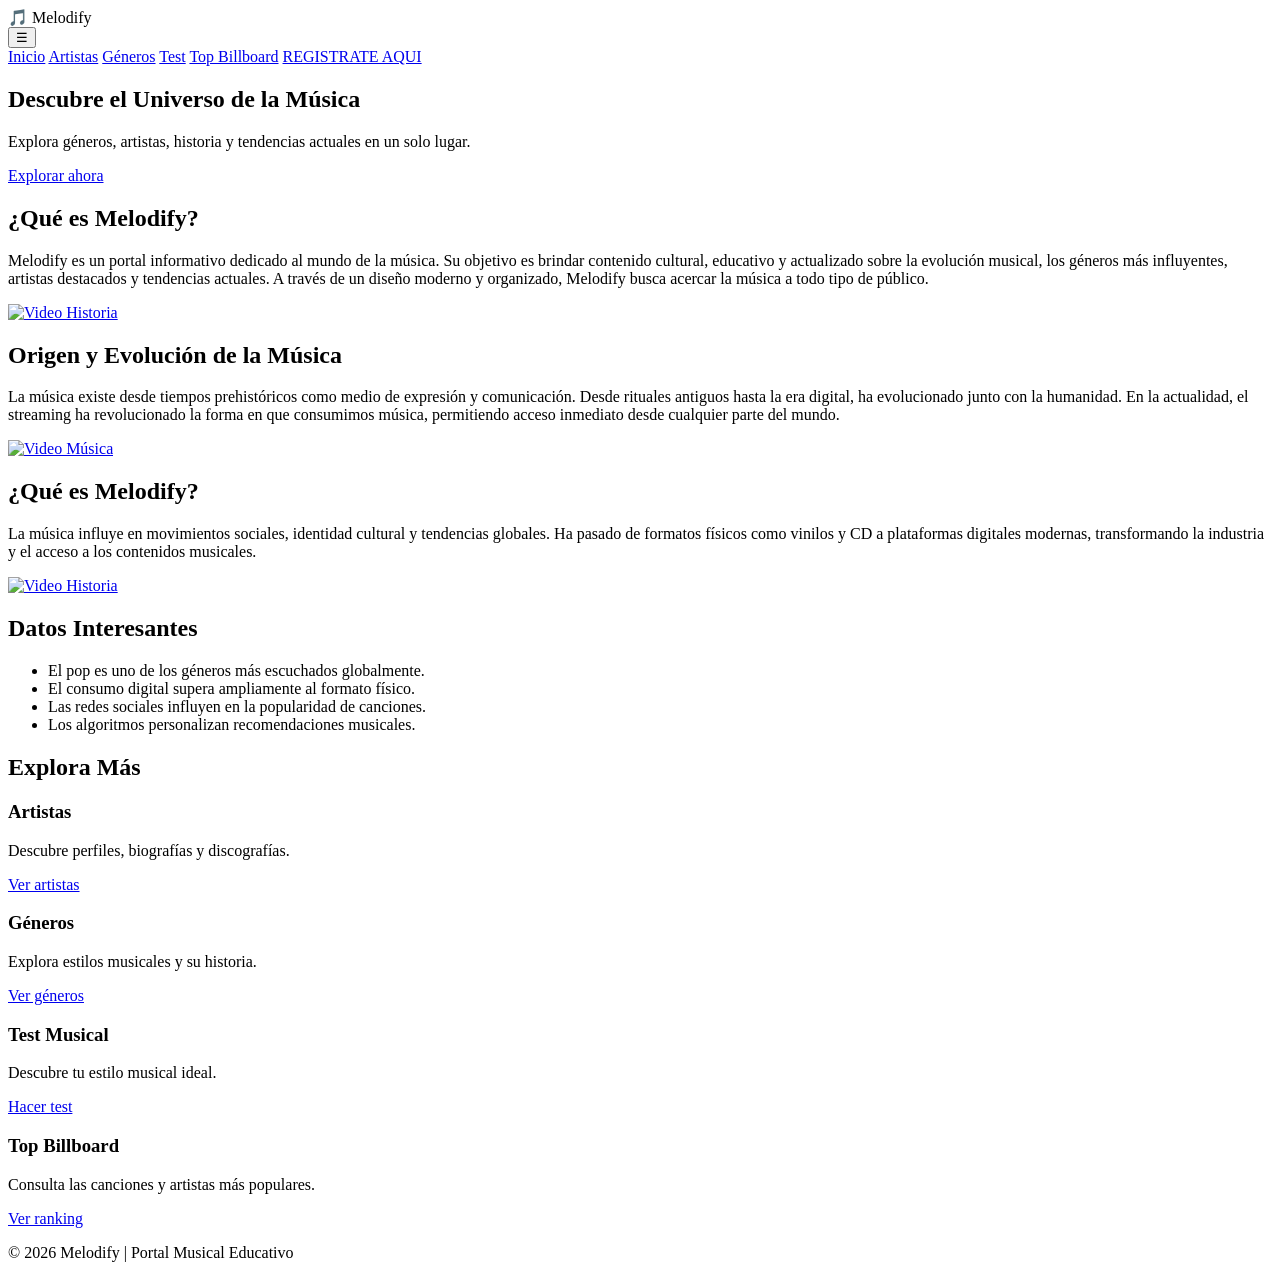
==== index.html @ 91ef5fd5 "Remove introductory section from index.html Removed the introductory section with a YouTube link and" ====
<!DOCTYPE html>
<html lang="es">
<head>
    <meta charset="UTF-8">
    <meta name="viewport" content="width=device-width, initial-scale=1.0">
    <title>Melodify - Portal Musical</title>

    <!-- Fuente moderna -->
    <link href="https://fonts.googleapis.com/css2?family=Poppins:wght@300;400;600;700&display=swap" rel="stylesheet">

    <!-- CSS -->
    <link rel="stylesheet" href="css/style.css">
</head>
<body>

    <!-- HEADER -->
  <header>
    <div class="logo">
        <span class="icono">🎵</span>
        Melo<span>dif</span>y
    </div>

    <div class="menu-container">
        <button class="menu-btn" onclick="toggleMenu()">☰</button>

        <div class="menu" id="menu">
            <a href="index.html">Inicio</a>
            <a href="artistas.html">Artistas</a>
            <a href="generos.html">Géneros</a>
            <a href="test.html">Test</a>
            <a href="top.html">Top Billboard</a>
            <a href="formulario">REGISTRATE AQUI</a>
        </div>
    </div>
</header>

    <!-- HERO -->
    <section class="hero">
        <h1>Descubre el Universo de la Música</h1>
        <p>Explora géneros, artistas, historia y tendencias actuales en un solo lugar.</p>
        <a href="generos.html" class="btn">Explorar ahora</a>
    </section>

    <!-- INTRODUCCIÓN -->

    <div class="seccion-texto">
        <h2>¿Qué es Melodify?</h2>
        <p>Melodify es un portal informativo dedicado al mundo de la música. Su objetivo es brindar contenido cultural,
            educativo y actualizado sobre la evolución musical, los géneros más influyentes, artistas destacados y tendencias actuales.
            A través de un diseño moderno y organizado, Melodify busca acercar la música a todo tipo de público.</p>
    </div>
</section>

<section class="seccion-flex bg-secundario">
    <div class="seccion-imagen">
        <a href="AQUÍ_PEGA_TU_LINK_DE_YOUTUBE" target="_blank">
            <img src="img/tu-imagen-2.jpg" alt="Video Historia">
        </a>
    </div>
    <div class="seccion-texto">
        <h2>Origen y Evolución de la Música</h2>
        <p>La música existe desde tiempos prehistóricos como medio de expresión y comunicación.
            Desde rituales antiguos hasta la era digital, ha evolucionado junto con la humanidad.
            En la actualidad, el streaming ha revolucionado la forma en que consumimos música,
            permitiendo acceso inmediato desde cualquier parte del mundo.</p>
    </div>
</section>

    <!-- IMPACTO -->
    <section class="seccion-flex">
    <div class="seccion-imagen">
        <a href="AQUÍ_PEGA_TU_LINK_DE_YOUTUBE" target="_blank">
            <img src="img/tu-imagen-1.jpg" alt="Video Música">
        </a>
    </div>
    <div class="seccion-texto">
        <h2>¿Qué es Melodify?</h2>
        <p>La música influye en movimientos sociales, identidad cultural y tendencias globales.
            Ha pasado de formatos físicos como vinilos y CD a plataformas digitales modernas,
            transformando la industria y el acceso a los contenidos musicales.</p>
    </div>
</section>

<section class="seccion-flex bg-secundario">
    <div class="seccion-imagen">
        <a href="AQUÍ_PEGA_TU_LINK_DE_YOUTUBE" target="_blank">
            <img src="img/tu-imagen-2.jpg" alt="Video Historia">
        </a>
    </div>
    <div class="seccion-texto">
        <h2>Datos Interesantes</h2>
        <ul>
            <li>El pop es uno de los géneros más escuchados globalmente.</li>
            <li>El consumo digital supera ampliamente al formato físico.</li>
            <li>Las redes sociales influyen en la popularidad de canciones.</li>
            <li>Los algoritmos personalizan recomendaciones musicales.</li>
        </ul></p>
    </div>
</section>


    <!-- TARJETAS DE NAVEGACIÓN -->
    <section>
        <h2>Explora Más</h2>

        <div class="grid">
            <div class="card">
                <h3>Artistas</h3>
                <p>Descubre perfiles, biografías y discografías.</p>
                <a href="artistas.html" class="btn">Ver artistas</a>
            </div>

            <div class="card">
                <h3>Géneros</h3>
                <p>Explora estilos musicales y su historia.</p>
                <a href="generos.html" class="btn">Ver géneros</a>
            </div>

            <div class="card">
                <h3>Test Musical</h3>
                <p>Descubre tu estilo musical ideal.</p>
                <a href="test.html" class="btn">Hacer test</a>
            </div>

            <div class="card">
                <h3>Top Billboard</h3>
                <p>Consulta las canciones y artistas más populares.</p>
                <a href="top.html" class="btn">Ver ranking</a>
            </div>
        </div>
    </section>

    <!-- FOOTER -->
    <footer>
        <p>    © 2026 Melodify | Portal Musical Educativo</p>
    </footer>

<script>
function toggleMenu() {
    var menu = document.getElementById("menu");
    if (menu.style.display === "block") {
        menu.style.display = "none";
    } else {
        menu.style.display = "block";
    }
}
</script>
</body>
</html>
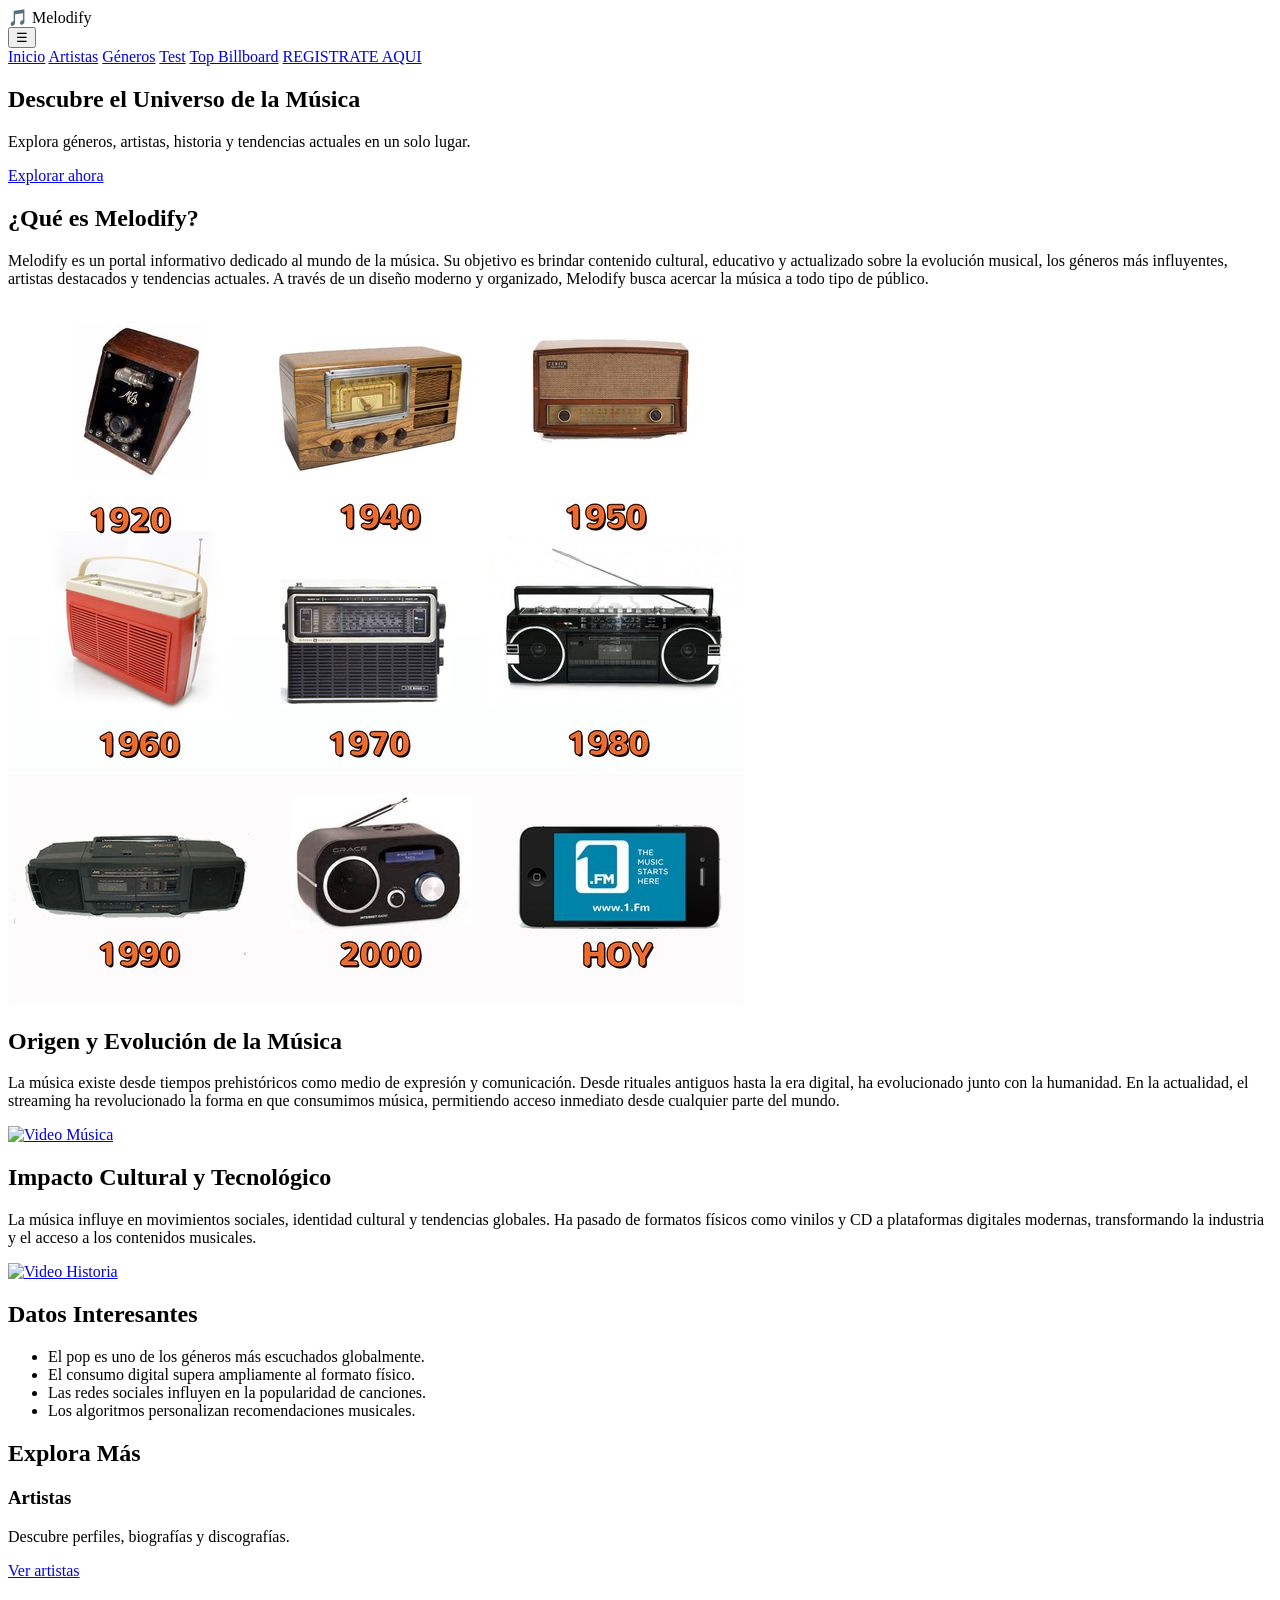
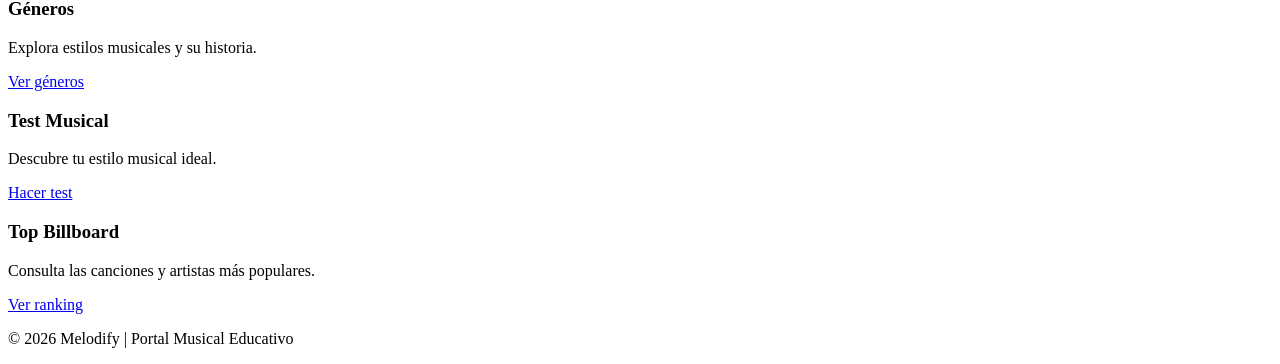
==== commit 41f5a1bd: "Update images and headings in index.html" ====
--- a/index.html
+++ b/index.html
@@ -53,8 +53,8 @@
 
 <section class="seccion-flex bg-secundario">
     <div class="seccion-imagen">
-        <a href="AQUÍ_PEGA_TU_LINK_DE_YOUTUBE" target="_blank">
-            <img src="img/tu-imagen-2.jpg" alt="Video Historia">
+        <a href="https://youtu.be/If_T1Q9u6FM?si=I16epxj6bs2-eaPE" target="_blank">
+            <img src="img/evo.jpg" alt="Video Historia">
         </a>
     </div>
     <div class="seccion-texto">
@@ -70,11 +70,11 @@
     <section class="seccion-flex">
     <div class="seccion-imagen">
         <a href="AQUÍ_PEGA_TU_LINK_DE_YOUTUBE" target="_blank">
-            <img src="img/tu-imagen-1.jpg" alt="Video Música">
+            <img src="img/impc.jpg" alt="Video Música">
         </a>
     </div>
     <div class="seccion-texto">
-        <h2>¿Qué es Melodify?</h2>
+        <h2>Impacto Cultural y Tecnológico</h2>
         <p>La música influye en movimientos sociales, identidad cultural y tendencias globales.
             Ha pasado de formatos físicos como vinilos y CD a plataformas digitales modernas,
             transformando la industria y el acceso a los contenidos musicales.</p>
@@ -84,7 +84,7 @@
 <section class="seccion-flex bg-secundario">
     <div class="seccion-imagen">
         <a href="AQUÍ_PEGA_TU_LINK_DE_YOUTUBE" target="_blank">
-            <img src="img/tu-imagen-2.jpg" alt="Video Historia">
+            <img src="img/dats.jpg" alt="Video Historia">
         </a>
     </div>
     <div class="seccion-texto">
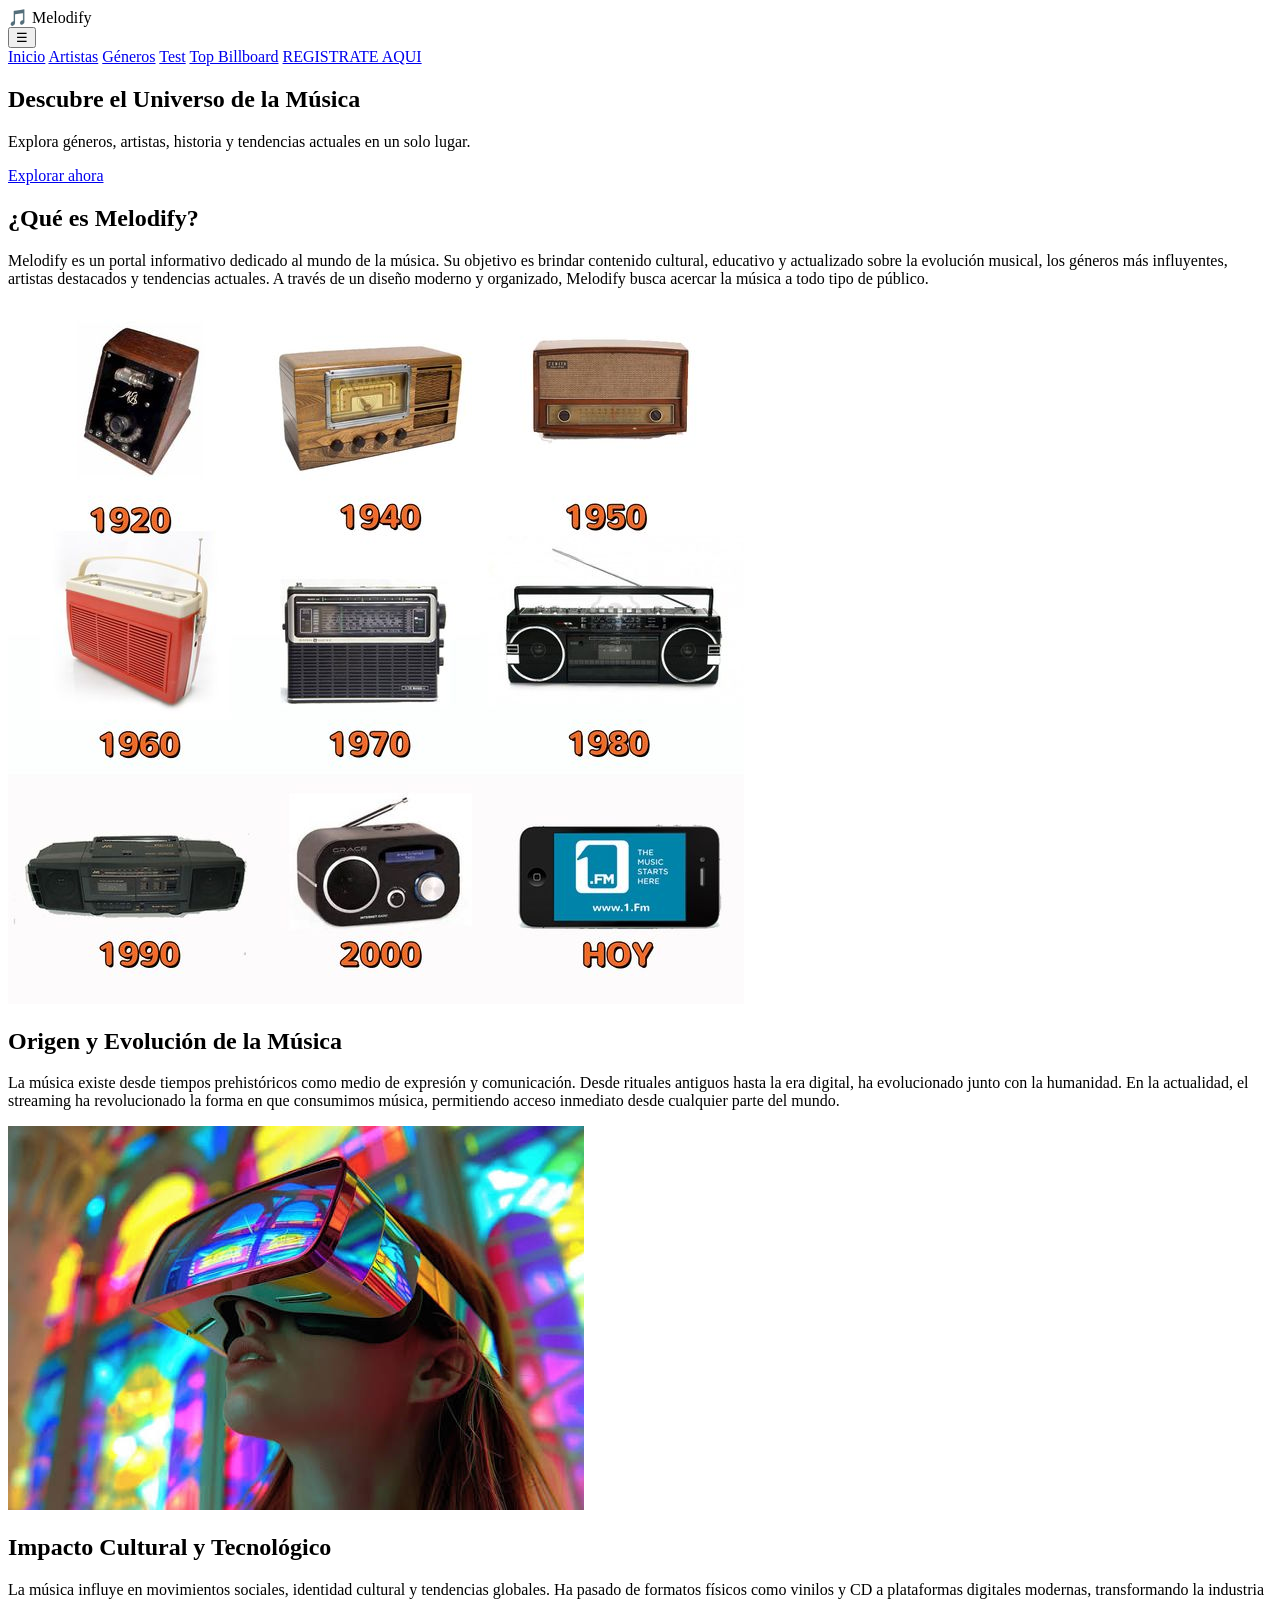
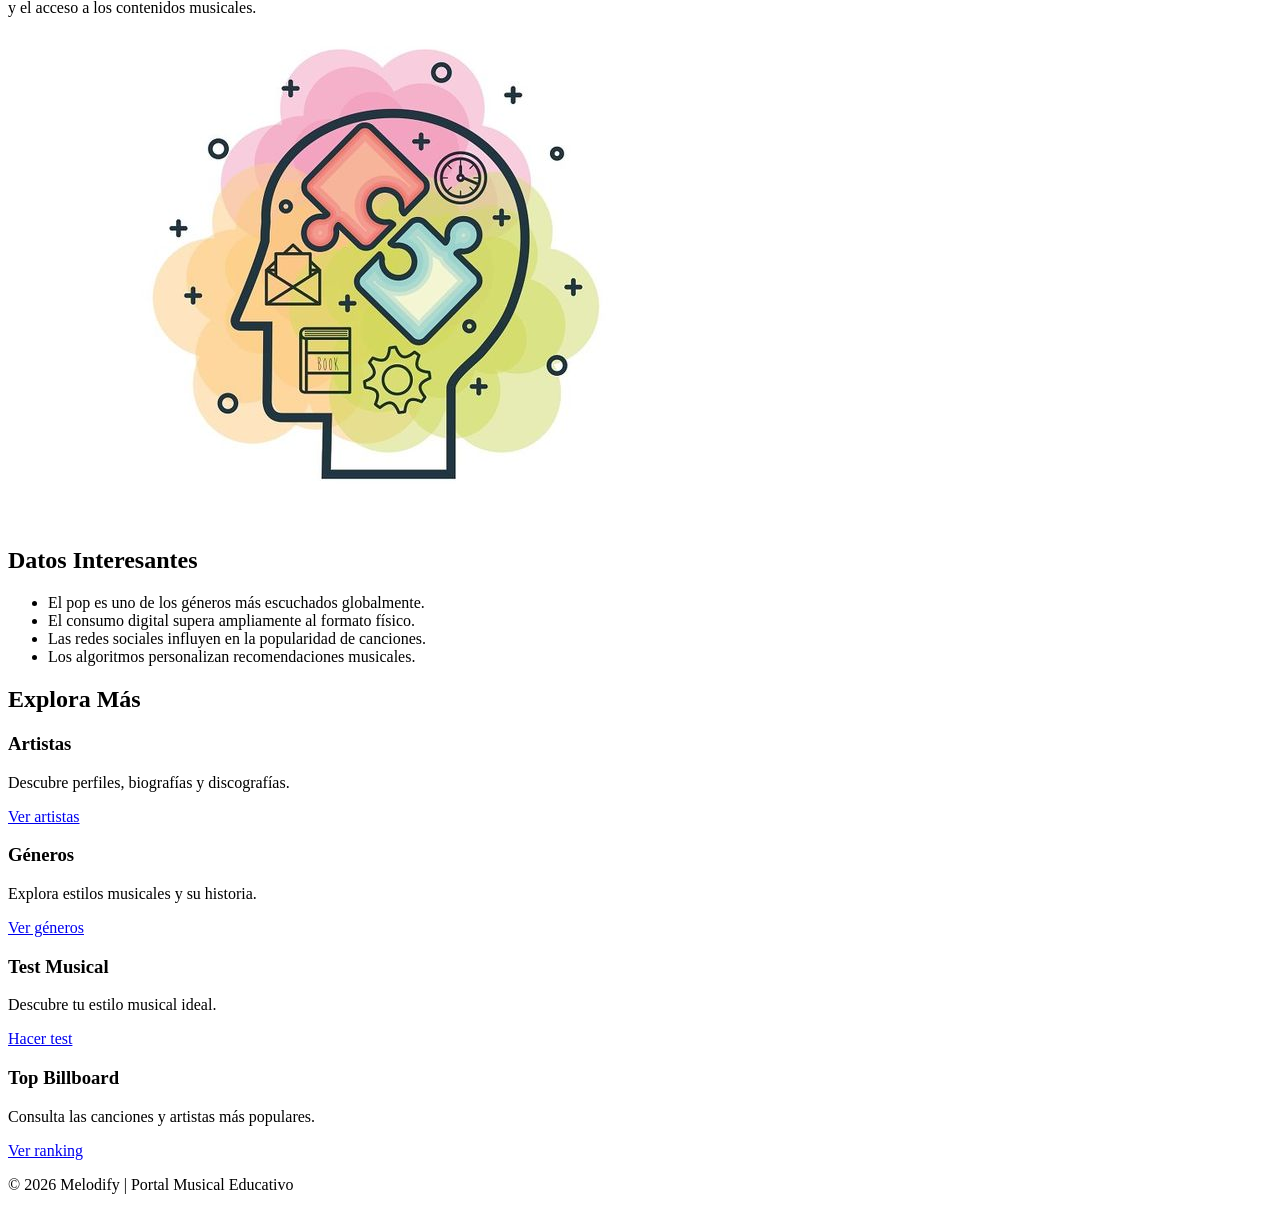
==== commit 29d34060: "Update index.html" ====
--- a/index.html
+++ b/index.html
@@ -1,14 +1,16 @@
-<!DOCTYPE html>
-<html lang="es">
-<head>
-    <meta charset="UTF-8">
-    <meta name="viewport" content="width=device-width, initial-scale=1.0">
-    <title>Melodify - Portal Musical</title>
+<!DOCTYPE html> <!-- Declara que el documento usa HTML5 -->
+<html lang="es"> <!-- Etiqueta raíz de todo el documento HTML. lang="es" indica que el idioma del sitio es español -->
+<head> <!-- Contiene metadatos del sitio (información para el navegador, no visible directamente) -->
+    <meta charset="UTF-8"> <!-- Permite usar caracteres especiales como á, é, í, ó, ú, ñ -->
+    <meta name="viewport" content="width=device-width, initial-scale=1.0"> <!-- Hace que la página sea responsive, es decir que se adapte a celulares y tablets -->
+    <title>Melodify - Portal Musical</title> <!-- El título que aparece en la pestaña del navegador -->
 
-    <!-- Fuente moderna -->
+    <!-- =========FUENTE MODERNA=========-->
+    <!-- link que conecta recursos externos. Aquí se importa la fuente Poppins desde Google Fonts -->
     <link href="https://fonts.googleapis.com/css2?family=Poppins:wght@300;400;600;700&display=swap" rel="stylesheet">
 
-    <!-- CSS -->
+    <!-- =====CSS===== -->
+    <!-- link que también se usa para conectar el archivo CSS donde está el diseño de la página -->
     <link rel="stylesheet" href="css/style.css">
 </head>
 <body>
@@ -38,7 +40,7 @@
     <section class="hero">
         <h1>Descubre el Universo de la Música</h1>
         <p>Explora géneros, artistas, historia y tendencias actuales en un solo lugar.</p>
-        <a href="generos.html" class="btn">Explorar ahora</a>
+        <a href="#tarjetas-navegacion" class="btn">Explorar ahora</a>
     </section>
 
     <!-- INTRODUCCIÓN -->
@@ -69,7 +71,7 @@
     <!-- IMPACTO -->
     <section class="seccion-flex">
     <div class="seccion-imagen">
-        <a href="AQUÍ_PEGA_TU_LINK_DE_YOUTUBE" target="_blank">
+        <a href="https://youtu.be/Hhya9TskxKk?si=tigD6gJsxTcPHo0O" target="_blank">
             <img src="img/impc.jpg" alt="Video Música">
         </a>
     </div>
@@ -83,7 +85,7 @@
 
 <section class="seccion-flex bg-secundario">
     <div class="seccion-imagen">
-        <a href="AQUÍ_PEGA_TU_LINK_DE_YOUTUBE" target="_blank">
+        <a href="https://vt.tiktok.com/ZSuhj9fHy/" target="_blank">
             <img src="img/dats.jpg" alt="Video Historia">
         </a>
     </div>
@@ -100,7 +102,7 @@
 
 
     <!-- TARJETAS DE NAVEGACIÓN -->
-    <section>
+    <section id="tarjetas-navegacion">
         <h2>Explora Más</h2>
 
         <div class="grid">
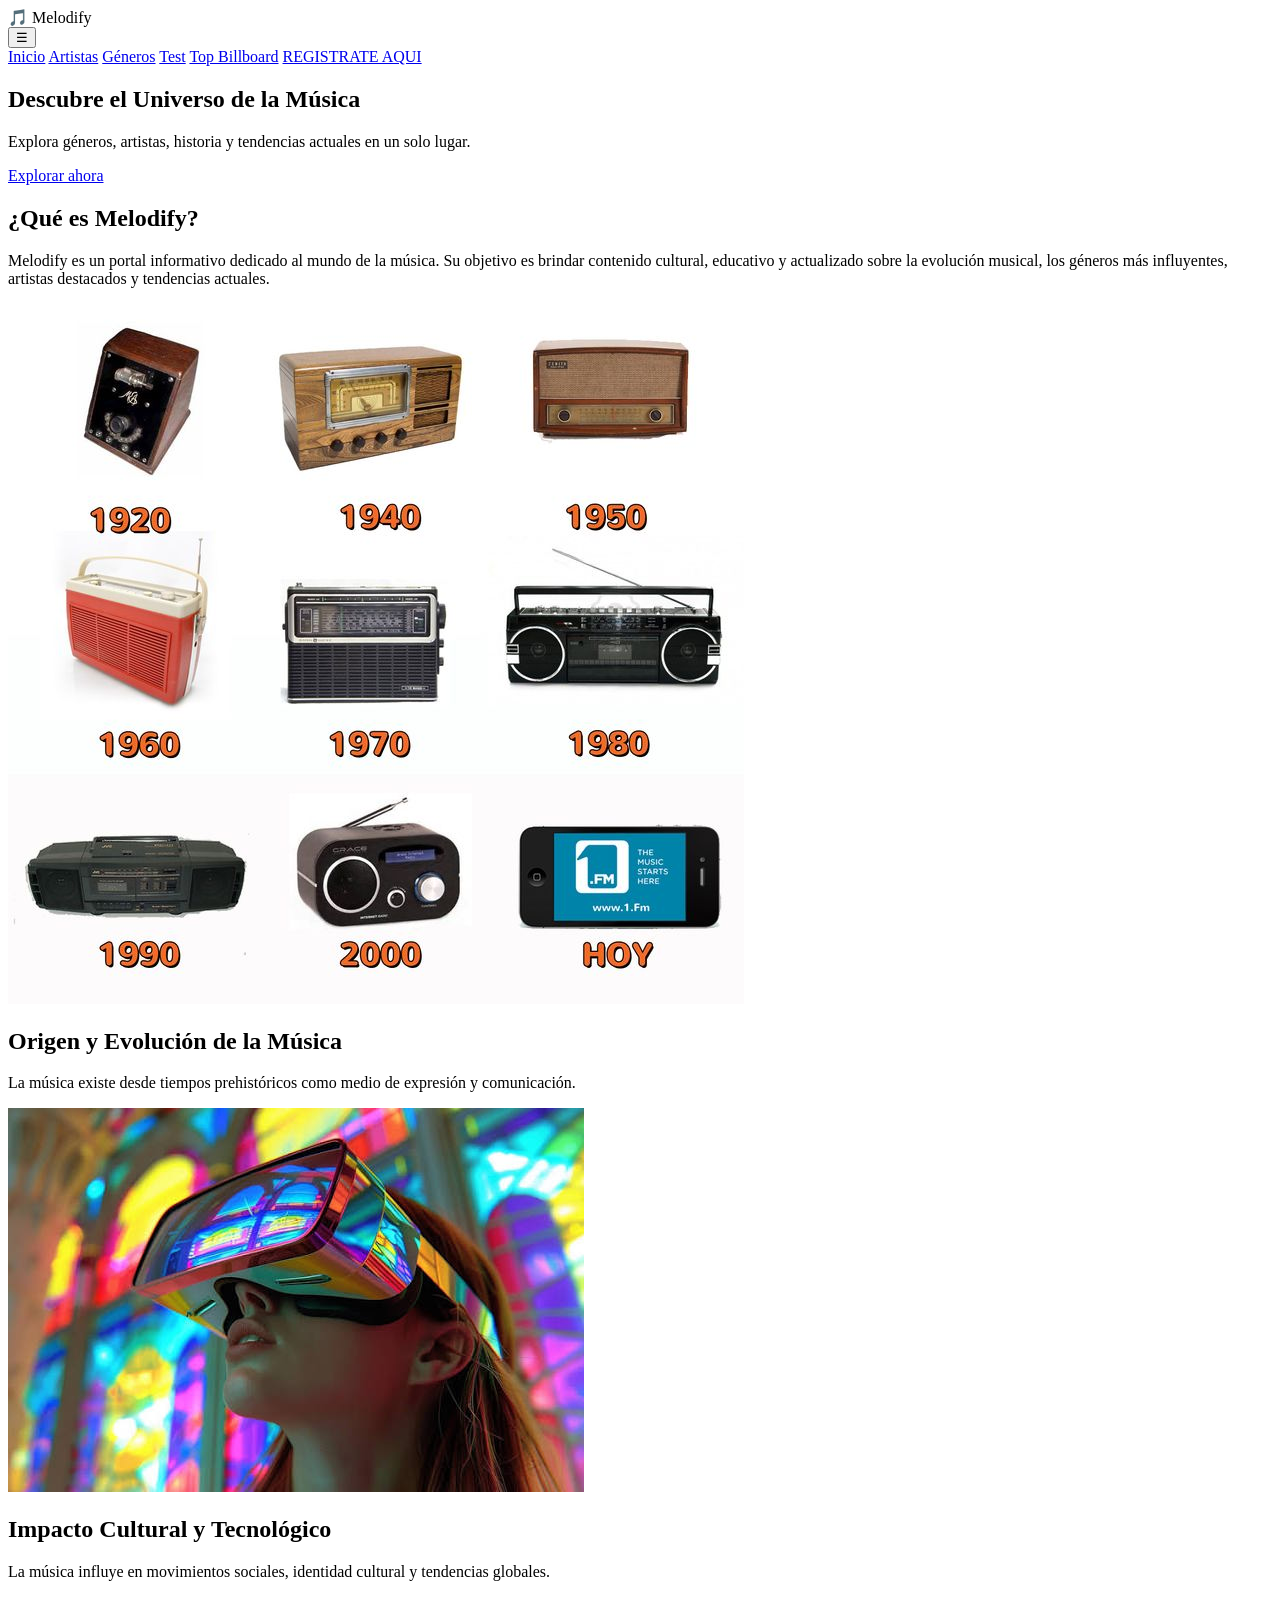
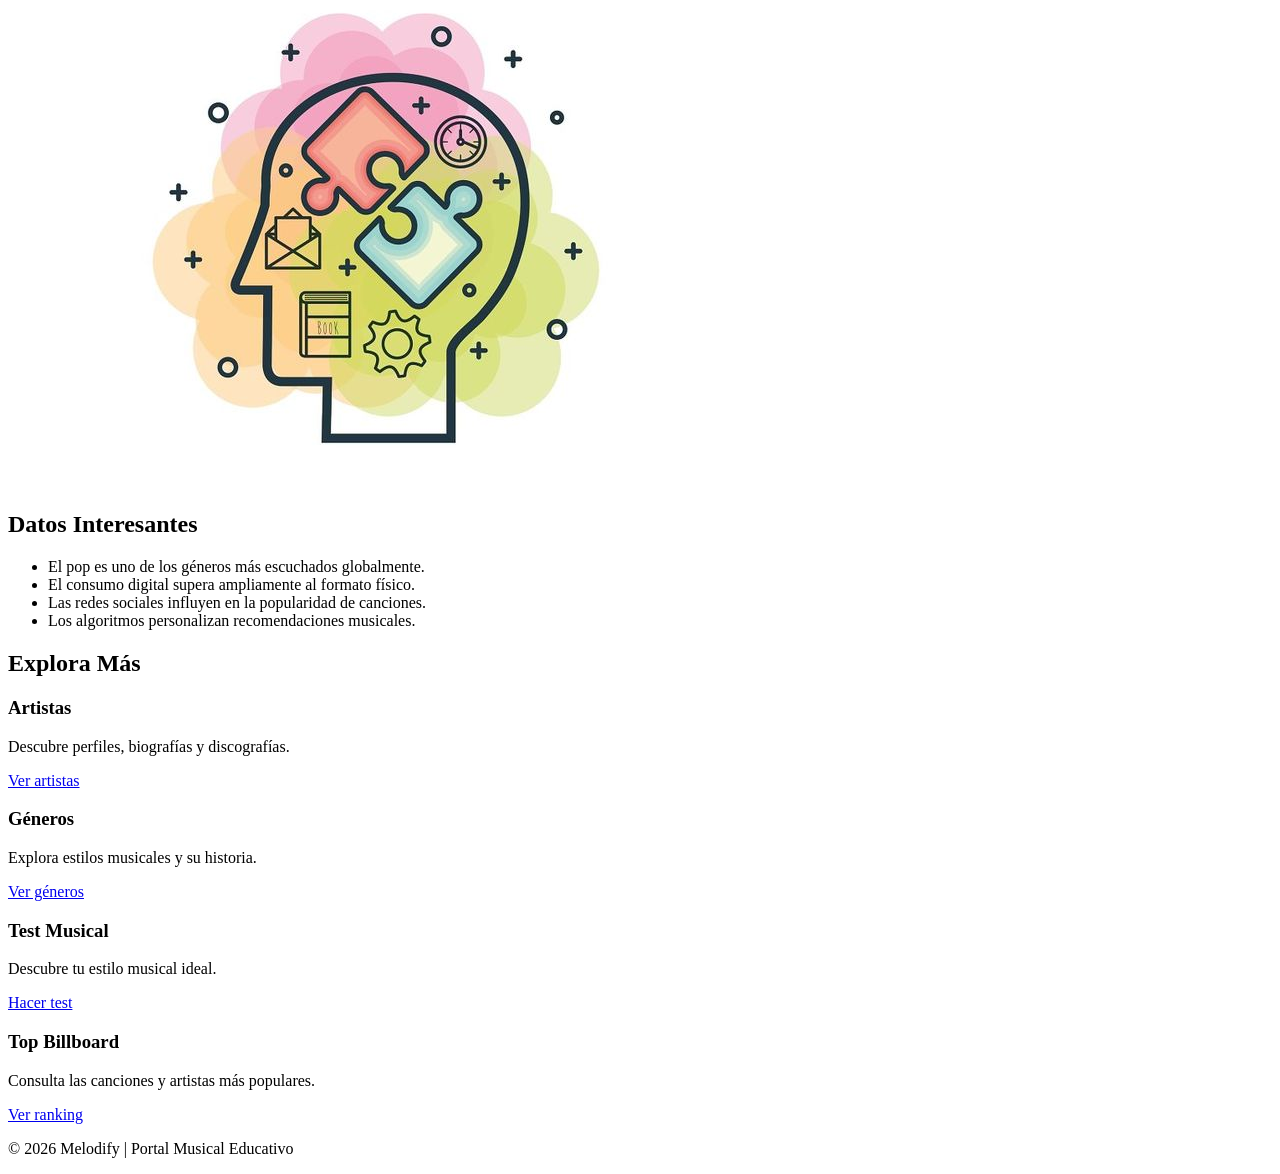
==== commit ebe0f62b: "Refactor HTML structure and improve comments" ====
--- a/index.html
+++ b/index.html
@@ -1,151 +1,277 @@
 <!DOCTYPE html> <!-- Declara que el documento usa HTML5 -->
 <html lang="es"> <!-- Etiqueta raíz de todo el documento HTML. lang="es" indica que el idioma del sitio es español -->
+
 <head> <!-- Contiene metadatos del sitio (información para el navegador, no visible directamente) -->
+    
     <meta charset="UTF-8"> <!-- Permite usar caracteres especiales como á, é, í, ó, ú, ñ -->
-    <meta name="viewport" content="width=device-width, initial-scale=1.0"> <!-- Hace que la página sea responsive, es decir que se adapte a celulares y tablets -->
-    <title>Melodify - Portal Musical</title> <!-- El título que aparece en la pestaña del navegador -->
-
-    <!-- =========FUENTE MODERNA=========-->
-    <!-- link que conecta recursos externos. Aquí se importa la fuente Poppins desde Google Fonts -->
+    
+    <meta name="viewport" content="width=device-width, initial-scale=1.0">
+    <!-- Hace que la página sea responsive, es decir que se adapte a celulares y tablets -->
+
+    <title>Melodify - Portal Musical</title>
+    <!-- El título que aparece en la pestaña del navegador -->
+
+    <!-- Fuente moderna -->
+    <!-- link conecta recursos externos. Aquí se importa la fuente Poppins desde Google Fonts -->
     <link href="https://fonts.googleapis.com/css2?family=Poppins:wght@300;400;600;700&display=swap" rel="stylesheet">
 
-    <!-- =====CSS===== -->
-    <!-- link que también se usa para conectar el archivo CSS donde está el diseño de la página -->
+    <!-- CSS -->
+    <!-- link también se usa para conectar el archivo CSS donde está el diseño de la página -->
     <link rel="stylesheet" href="css/style.css">
+
 </head>
-<body>
-
-    <!-- HEADER -->
+
+<body> 
+<!-- body contiene TODO el contenido visible del sitio web -->
+
+    <!-- ================= HEADER ================= -->
+    <!-- header representa la parte superior de la página (logo y navegación) -->
+
   <header>
+
+    <!-- div es un contenedor genérico que sirve para agrupar elementos y organizarlos con CSS -->
     <div class="logo">
-        <span class="icono">🎵</span>
+
+        <!-- span es un contenedor en línea que permite aplicar estilos a una parte del texto -->
+        <span class="icono">🎵</span> <!-- Muestra un ícono musical -->
+
         Melo<span>dif</span>y
-    </div>
-
+        <!-- Aquí span permite aplicar un estilo diferente solo a "dif" -->
+
+    </div>
+
+    <!-- Contenedor del menú -->
     <div class="menu-container">
+
+        <!-- button crea un botón interactivo -->
         <button class="menu-btn" onclick="toggleMenu()">☰</button>
-
+        <!-- onclick ejecuta la función de JavaScript llamada toggleMenu() -->
+
+        <!-- Menú de navegación -->
         <div class="menu" id="menu">
+
+            <!-- a significa anchor (enlace). Sirve para navegar a otras páginas -->
             <a href="index.html">Inicio</a>
             <a href="artistas.html">Artistas</a>
             <a href="generos.html">Géneros</a>
             <a href="test.html">Test</a>
             <a href="top.html">Top Billboard</a>
             <a href="formulario">REGISTRATE AQUI</a>
+
         </div>
     </div>
+
 </header>
 
-    <!-- HERO -->
+    <!-- ================= HERO ================= -->
+    <!-- section agrupa contenido relacionado dentro de la página -->
+
     <section class="hero">
+
+        <!-- h1 es el título principal de la página -->
         <h1>Descubre el Universo de la Música</h1>
+
+        <!-- p significa párrafo -->
         <p>Explora géneros, artistas, historia y tendencias actuales en un solo lugar.</p>
-        <a href="#tarjetas-navegacion" class="btn">Explorar ahora</a>
+
+        <!-- a también puede funcionar como botón cuando se estiliza con CSS -->
+        <a href="generos.html" class="btn">Explorar ahora</a>
+
     </section>
 
-    <!-- INTRODUCCIÓN -->
-
-    <div class="seccion-texto">
+    <!-- ================= INTRODUCCIÓN ================= -->
+
+    <div class="seccion-texto">
+
+        <!-- h2 es un subtítulo de nivel 2 -->
         <h2>¿Qué es Melodify?</h2>
-        <p>Melodify es un portal informativo dedicado al mundo de la música. Su objetivo es brindar contenido cultural,
-            educativo y actualizado sobre la evolución musical, los géneros más influyentes, artistas destacados y tendencias actuales.
-            A través de un diseño moderno y organizado, Melodify busca acercar la música a todo tipo de público.</p>
-    </div>
-</section>
+
+        <p>
+        Melodify es un portal informativo dedicado al mundo de la música. 
+        Su objetivo es brindar contenido cultural, educativo y actualizado 
+        sobre la evolución musical, los géneros más influyentes, artistas 
+        destacados y tendencias actuales.
+        </p>
+
+    </div>
+</section>
+
+<!-- ================= ORIGEN Y EVOLUCIÓN ================= -->
 
 <section class="seccion-flex bg-secundario">
+
     <div class="seccion-imagen">
+
+        <!-- a puede usarse para abrir enlaces externos -->
         <a href="https://youtu.be/If_T1Q9u6FM?si=I16epxj6bs2-eaPE" target="_blank">
+        <!-- target="_blank" hace que el enlace se abra en otra pestaña -->
+
+            <!-- img muestra imágenes -->
             <img src="img/evo.jpg" alt="Video Historia">
+            <!-- src indica la ubicación de la imagen -->
+            <!-- alt describe la imagen (importante para accesibilidad) -->
+
         </a>
-    </div>
-    <div class="seccion-texto">
+
+    </div>
+
+    <div class="seccion-texto">
+
         <h2>Origen y Evolución de la Música</h2>
-        <p>La música existe desde tiempos prehistóricos como medio de expresión y comunicación.
-            Desde rituales antiguos hasta la era digital, ha evolucionado junto con la humanidad.
-            En la actualidad, el streaming ha revolucionado la forma en que consumimos música,
-            permitiendo acceso inmediato desde cualquier parte del mundo.</p>
-    </div>
-</section>
-
-    <!-- IMPACTO -->
-    <section class="seccion-flex">
+
+        <p>
+        La música existe desde tiempos prehistóricos como medio de expresión y comunicación.
+        </p>
+
+    </div>
+
+</section>
+
+<!-- ================= IMPACTO ================= -->
+
+<section class="seccion-flex">
+
     <div class="seccion-imagen">
-        <a href="https://youtu.be/Hhya9TskxKk?si=tigD6gJsxTcPHo0O" target="_blank">
+
+        <a href="AQUÍ_PEGA_TU_LINK_DE_YOUTUBE" target="_blank">
             <img src="img/impc.jpg" alt="Video Música">
         </a>
-    </div>
-    <div class="seccion-texto">
+
+    </div>
+
+    <div class="seccion-texto">
+
         <h2>Impacto Cultural y Tecnológico</h2>
-        <p>La música influye en movimientos sociales, identidad cultural y tendencias globales.
-            Ha pasado de formatos físicos como vinilos y CD a plataformas digitales modernas,
-            transformando la industria y el acceso a los contenidos musicales.</p>
-    </div>
-</section>
+
+        <p>
+        La música influye en movimientos sociales, identidad cultural y tendencias globales.
+        </p>
+
+    </div>
+
+</section>
+
+<!-- ================= DATOS INTERESANTES ================= -->
 
 <section class="seccion-flex bg-secundario">
+
     <div class="seccion-imagen">
-        <a href="https://vt.tiktok.com/ZSuhj9fHy/" target="_blank">
+        <a href="AQUÍ_PEGA_TU_LINK_DE_YOUTUBE" target="_blank">
             <img src="img/dats.jpg" alt="Video Historia">
         </a>
     </div>
-    <div class="seccion-texto">
+
+    <div class="seccion-texto">
+
         <h2>Datos Interesantes</h2>
+
+        <!-- ul significa lista desordenada -->
         <ul>
+
+            <!-- li significa elemento de lista -->
             <li>El pop es uno de los géneros más escuchados globalmente.</li>
             <li>El consumo digital supera ampliamente al formato físico.</li>
             <li>Las redes sociales influyen en la popularidad de canciones.</li>
             <li>Los algoritmos personalizan recomendaciones musicales.</li>
-        </ul></p>
-    </div>
-</section>
-
-
-    <!-- TARJETAS DE NAVEGACIÓN -->
-    <section id="tarjetas-navegacion">
+
+        </ul>
+
+    </div>
+
+</section>
+
+<!-- ================= TARJETAS ================= -->
+
+<section>
+
         <h2>Explora Más</h2>
 
         <div class="grid">
-            <div class="card">
-                <h3>Artistas</h3>
+
+            <!-- card representa una tarjeta de contenido -->
+
+            <div class="card">
+
+                <h3>Artistas</h3> <!-- h3 es un subtítulo menor -->
+
                 <p>Descubre perfiles, biografías y discografías.</p>
+
                 <a href="artistas.html" class="btn">Ver artistas</a>
-            </div>
-
-            <div class="card">
+
+            </div>
+
+            <div class="card">
+
                 <h3>Géneros</h3>
+
                 <p>Explora estilos musicales y su historia.</p>
+
                 <a href="generos.html" class="btn">Ver géneros</a>
-            </div>
-
-            <div class="card">
+
+            </div>
+
+            <div class="card">
+
                 <h3>Test Musical</h3>
+
                 <p>Descubre tu estilo musical ideal.</p>
+
                 <a href="test.html" class="btn">Hacer test</a>
-            </div>
-
-            <div class="card">
+
+            </div>
+
+            <div class="card">
+
                 <h3>Top Billboard</h3>
+
                 <p>Consulta las canciones y artistas más populares.</p>
+
                 <a href="top.html" class="btn">Ver ranking</a>
-            </div>
+
+            </div>
+
         </div>
-    </section>
-
-    <!-- FOOTER -->
-    <footer>
-        <p>    © 2026 Melodify | Portal Musical Educativo</p>
-    </footer>
+
+</section>
+
+<!-- ================= FOOTER ================= -->
+
+<footer>
+<!-- footer representa la parte inferior de la página -->
+
+<p>© 2026 Melodify | Portal Musical Educativo</p>
+
+</footer>
+
+<!-- ================= JAVASCRIPT ================= -->
 
 <script>
+
 function toggleMenu() {
+
+    // Función que sirve para mostrar u ocultar el menú cuando se presiona el botón
+
     var menu = document.getElementById("menu");
+    // document.getElementById busca un elemento HTML por su id
+
     if (menu.style.display === "block") {
+        // Si el menú está visible
+
         menu.style.display = "none";
+        // Cambia el estilo para ocultarlo
+
     } else {
+
         menu.style.display = "block";
+        // Cambia el estilo para mostrarlo
+
     }
+
 }
+
 </script>
-</body>
+
+</body> <!-- Fin del contenido visible -->
+
+</html> <!-- Fin del documento HTML --></body>
 </html>
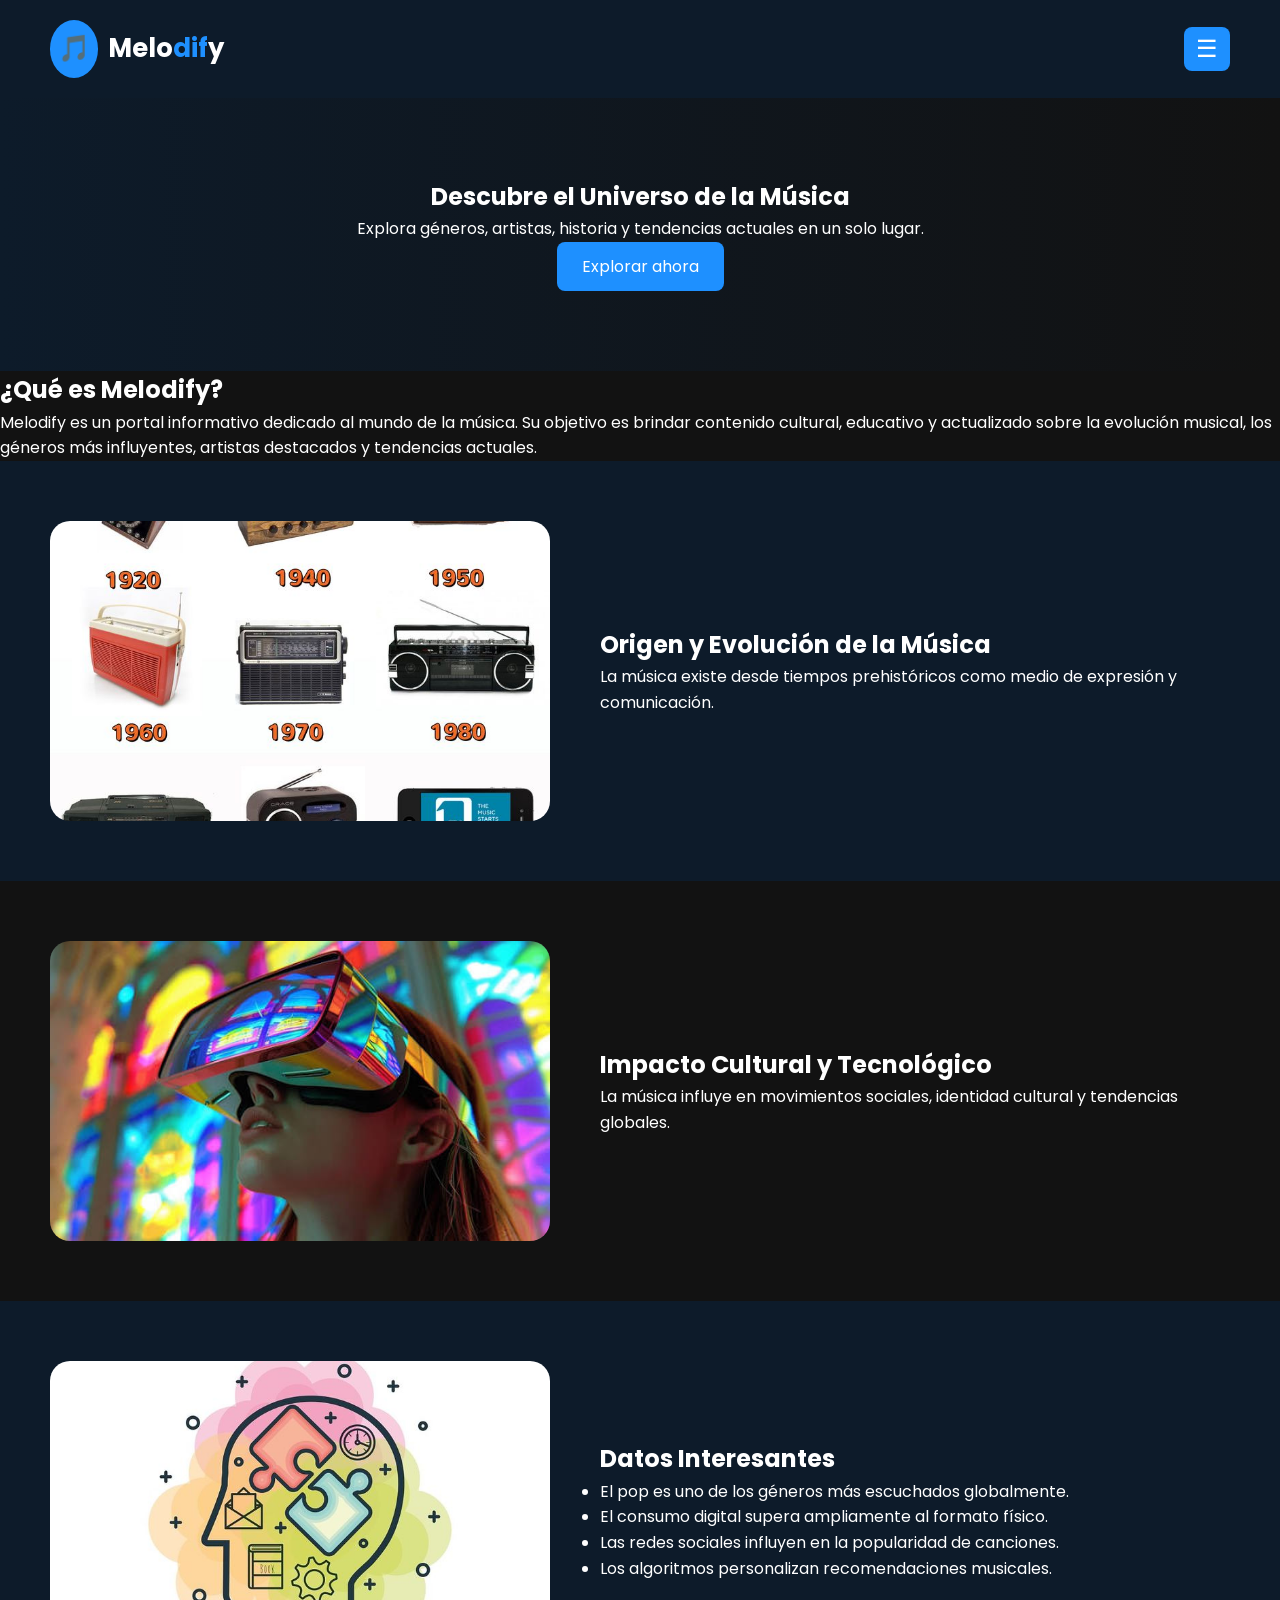
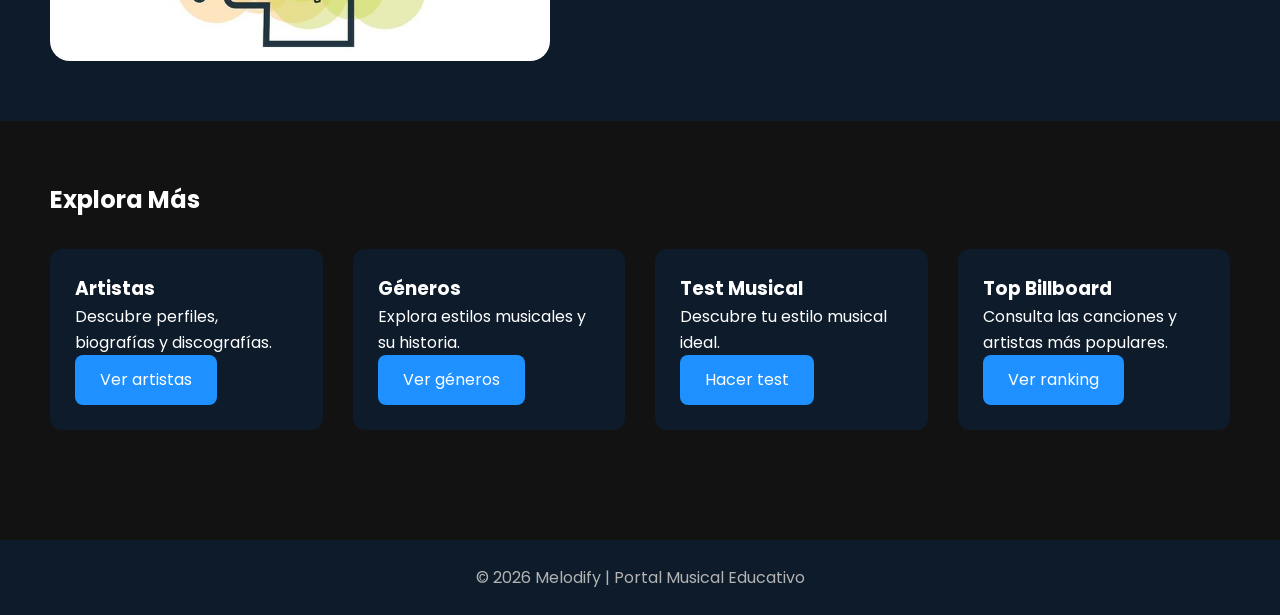
==== commit c385af90: "Refactor HTML structure and comments" ====
--- a/index.html
+++ b/index.html
@@ -1,46 +1,28 @@
 <!DOCTYPE html> <!-- Declara que el documento usa HTML5 -->
 <html lang="es"> <!-- Etiqueta raíz de todo el documento HTML. lang="es" indica que el idioma del sitio es español -->
-
-<head> <!-- Contiene metadatos del sitio (información para el navegador, no visible directamente) -->
-    
+<head> <!-- Contiene metadatos del sitio (información para el navegador, no visible directamente) -->  
     <meta charset="UTF-8"> <!-- Permite usar caracteres especiales como á, é, í, ó, ú, ñ -->
-    
-    <meta name="viewport" content="width=device-width, initial-scale=1.0">
-    <!-- Hace que la página sea responsive, es decir que se adapte a celulares y tablets -->
-
-    <title>Melodify - Portal Musical</title>
-    <!-- El título que aparece en la pestaña del navegador -->
-
-    <!-- Fuente moderna -->
-    <!-- link conecta recursos externos. Aquí se importa la fuente Poppins desde Google Fonts -->
-    <link href="https://fonts.googleapis.com/css2?family=Poppins:wght@300;400;600;700&display=swap" rel="stylesheet">
-
-    <!-- CSS -->
-    <!-- link también se usa para conectar el archivo CSS donde está el diseño de la página -->
-    <link rel="stylesheet" href="css/style.css">
-
+    <meta name="viewport" content="width=device-width, initial-scale=1.0"> <!-- Hace que la página sea responsive, es decir que se adapte a celulares y tablets -->
+
+    <title>Melodify - Portal Musical</title> <!-- El título que aparece en la pestaña del navegador -->
+
+    <!-- ===FUENTE MODERNA=== -->
+    <link href="https://fonts.googleapis.com/css2?family=Poppins:wght@300;400;600;700&display=swap" rel="stylesheet"> <!-- link conecta recursos externos. Aquí se importa la fuente Poppins desde Google Fonts -->
+
+    <!-- =====CSS===== -->
+    <link rel="stylesheet" href="css/style.css"> <!-- link también se usa para conectar el archivo CSS donde está el diseño de la página -->
 </head>
 
-<body> 
-<!-- body contiene TODO el contenido visible del sitio web -->
+<body> <!-- body contiene TODO el contenido visible del sitio web -->
 
     <!-- ================= HEADER ================= -->
-    <!-- header representa la parte superior de la página (logo y navegación) -->
-
-  <header>
-
-    <!-- div es un contenedor genérico que sirve para agrupar elementos y organizarlos con CSS -->
-    <div class="logo">
-
-        <!-- span es un contenedor en línea que permite aplicar estilos a una parte del texto -->
-        <span class="icono">🎵</span> <!-- Muestra un ícono musical -->
-
-        Melo<span>dif</span>y
-        <!-- Aquí span permite aplicar un estilo diferente solo a "dif" -->
-
-    </div>
-
-    <!-- Contenedor del menú -->
+    <header> <!-- header representa la parte superior de la página (logo y navegación) -->
+        <div class="logo"> <!-- div es un contenedor genérico que sirve para agrupar elementos y organizarlos con CSS, class logo define el tipode dato que empleamos-->
+        <span class="icono">🎵</span> <!-- Muestra un ícono musical --> <!-- span es un contenedor en línea que permite aplicar estilos a una parte del texto -->
+        Melo<span>dif</span>y <!-- Aquí span permite aplicar un estilo diferente solo a "dif" -->
+        </div>
+
+    <!-- CONTENEDOR DEL MENU -->
     <div class="menu-container">
 
         <!-- button crea un botón interactivo -->
@@ -75,7 +57,7 @@
         <p>Explora géneros, artistas, historia y tendencias actuales en un solo lugar.</p>
 
         <!-- a también puede funcionar como botón cuando se estiliza con CSS -->
-        <a href="generos.html" class="btn">Explorar ahora</a>
+        <a href="#tarjetas-navegacion" class="btn">Explorar ahora</a>
 
     </section>
 
@@ -133,7 +115,7 @@
 
     <div class="seccion-imagen">
 
-        <a href="AQUÍ_PEGA_TU_LINK_DE_YOUTUBE" target="_blank">
+        <a href="https://youtu.be/Hhya9TskxKk?si=5JGXKoG0eSAqbG42" target="_blank">
             <img src="img/impc.jpg" alt="Video Música">
         </a>
 
@@ -156,7 +138,7 @@
 <section class="seccion-flex bg-secundario">
 
     <div class="seccion-imagen">
-        <a href="AQUÍ_PEGA_TU_LINK_DE_YOUTUBE" target="_blank">
+        <a href="https://vt.tiktok.com/ZSuhj9fHy/" target="_blank">
             <img src="img/dats.jpg" alt="Video Historia">
         </a>
     </div>
@@ -182,7 +164,7 @@
 
 <!-- ================= TARJETAS ================= -->
 
-<section>
+<section id="tarjetas-navegacion">
 
         <h2>Explora Más</h2>
 
@@ -273,5 +255,4 @@
 
 </body> <!-- Fin del contenido visible -->
 
-</html> <!-- Fin del documento HTML --></body>
-</html>
+</html> <!-- Fin del documento HTML -->
--- a/css/style.css
+++ b/css/style.css
@@ -0,0 +1,819 @@
+/* ================= RESET ================= */
+/* El reset elimina estilos por defecto del navegador */
+
+*{
+    margin:0; /* Quita los márgenes predeterminados */
+    padding:0; /* Quita los espacios internos predeterminados */
+    box-sizing:border-box; /* Hace que el tamaño incluya padding y borde para evitar desbordes */
+}
+
+
+/* ================= VARIABLES ================= */
+/* :root permite crear variables CSS reutilizables en todo el sitio */
+
+:root{
+    --fondo:#121212; /* Color principal de fondo del sitio */
+    --secundario:#0D1B2A; /* Color secundario usado en secciones y tarjetas */
+    --azul:#1E90FF; /* Color azul principal del diseño */
+    --azul-hover:#187bcd; /* Azul más oscuro usado cuando el mouse pasa encima */
+    --texto:#FFFFFF; /* Color principal del texto */
+    --texto-sec:#B3B3B3; /* Color de texto secundario o menos importante */
+}
+
+
+/* ================= BODY ================= */
+/* body controla el estilo general de toda la página */
+
+body{
+    font-family:'Poppins', sans-serif; /* Tipografía del sitio */
+    background:var(--fondo); /* Fondo usando la variable creada */
+    color:var(--texto); /* Color del texto principal */
+    line-height:1.6; /* Espaciado entre líneas para mejor lectura */
+}
+
+
+/* ================= HEADER ================= */
+/* Estilos de la parte superior de la página */
+
+header{
+    background:var(--secundario); /* Color de fondo del header */
+    padding:20px 50px; /* Espacio interno arriba/abajo y lados */
+    display:flex; /* Activa flexbox para organizar elementos */
+    justify-content:space-between; /* Separa logo y menú */
+    align-items:center; /* Centra verticalmente los elementos */
+}
+
+
+/* ================= LOGO ================= */
+
+.logo{
+    display:flex; /* Permite alinear icono y texto */
+    align-items:center; /* Centra verticalmente */
+    font-size:26px; /* Tamaño del texto */
+    font-weight:700; /* Grosor del texto (negrita) */
+}
+
+.logo span{
+    color:var(--azul); /* Colorea parte del logo */
+}
+
+.icono{
+    background:var(--azul); /* Fondo azul del icono */
+    border-radius:50%; /* Hace el fondo circular */
+    padding:8px; /* Espacio dentro del icono */
+    margin-right:10px; /* Separación entre icono y texto */
+}
+
+
+/* ================= MENU ================= */
+
+.menu-container{
+    position:relative; /* Permite posicionar el menú desplegable respecto a este contenedor */
+}
+
+.menu-btn{
+    background:var(--azul); /* Color del botón */
+    color:white; /* Color del icono */
+    border:none; /* Quita borde del botón */
+    font-size:24px; /* Tamaño del icono ☰ */
+    padding:8px 12px; /* Espacio interno */
+    border-radius:8px; /* Bordes redondeados */
+    cursor:pointer; /* Cambia el cursor a mano al pasar encima */
+}
+
+.menu{
+    display:none; /* Oculta el menú inicialmente */
+    position:absolute; /* Permite posicionarlo respecto al contenedor */
+    right:0; /* Lo alinea al lado derecho */
+    top:50px; /* Lo coloca debajo del botón */
+    background:var(--secundario); /* Fondo del menú */
+    width:170px; /* Ancho del menú */
+    padding:10px; /* Espacio interno */
+    border-radius:10px; /* Bordes redondeados */
+}
+
+.menu a{
+    display:block; /* Cada enlace ocupa toda la línea */
+    color:white; /* Color del texto */
+    text-decoration:none; /* Quita el subrayado */
+    padding:8px; /* Espacio interno */
+    border-radius:6px; /* Bordes redondeados */
+}
+
+.menu a:hover{
+    background:var(--azul); /* Cambia color al pasar el mouse */
+}
+
+
+/* ================= HERO ================= */
+/* Sección principal de bienvenida */
+
+.hero{
+    text-align:center; /* Centra el texto */
+    padding:80px 20px; /* Espacio interno grande */
+    background:linear-gradient(to right,#0D1B2A,#121212); 
+    /* Degradado de color de izquierda a derecha */
+}
+
+
+/* ================= SECCIONES FLEX ================= */
+/* Estructura para secciones con imagen y texto */
+
+.seccion-flex{
+    display:flex; /* Organiza contenido en fila */
+    justify-content:space-between; /* Separa elementos */
+    align-items:center; /* Centra verticalmente */
+    padding:60px 50px; /* Espacio interno */
+    gap:40px; /* Espacio entre imagen y texto */
+}
+
+.seccion-texto{
+    flex:1; /* Permite que el texto ocupe espacio proporcional */
+}
+
+
+/* ================= IMAGEN DERECHA ================= */
+
+.seccion-flex {
+    display: flex; /* Layout flexible */
+    justify-content: space-between; /* Espacio entre elementos */
+    align-items: center; /* Centrado vertical */
+    padding: 60px 50px; /* Espaciado interno */
+    gap: 50px; /* Espacio entre imagen y texto */
+}
+
+/* contenedor de imagen */
+.seccion-imagen {
+    flex: 1; /* Ocupa mismo espacio que el texto */
+    max-width: 500px; /* Limita el ancho máximo */
+}
+
+.seccion-imagen img {
+    width: 100%; /* Imagen ocupa todo el contenedor */
+    height: 300px; /* Altura fija */
+    object-fit: cover; /* Recorta imagen sin deformarla */
+    border-radius: 20px; /* Bordes redondeados */
+    transition: transform 0.3s ease, box-shadow 0.3s ease; 
+    /* Animación suave */
+    display: block; /* Evita espacios extra */
+}
+
+/* Efecto hover para indicar que es clicable */
+.seccion-imagen img:hover {
+    transform: scale(1.03); /* Agranda ligeramente */
+    box-shadow: 0 0 20px var(--azul); /* Brillo azul */
+    cursor: pointer; /* Cursor de mano */
+}
+
+.seccion-texto {
+    flex: 1; /* Texto ocupa espacio flexible */
+}
+
+
+/* ================= BACKGROUND SECUNDARIO ================= */
+
+.bg-secundario{
+    background:var(--secundario); /* Fondo oscuro para diferenciar secciones */
+}
+
+
+/* ================= GRID CARDS ================= */
+/* Sistema de tarjetas adaptable */
+
+section {
+    padding: 60px 50px; /* Espacio alrededor de las secciones */
+}
+
+.grid {
+    display: grid; /* Activa CSS Grid */
+    grid-template-columns: repeat(auto-fit, minmax(250px, 1fr));
+    /* Crea columnas automáticas adaptables */
+    gap: 30px; /* Espacio entre tarjetas */
+    margin-top: 30px;
+}
+
+
+/* ================= CARD ================= */
+
+.card{
+    background:var(--secundario); /* Fondo de la tarjeta */
+    padding:25px; /* Espacio interno */
+    border-radius:12px; /* Bordes redondeados */
+    transition:.3s; /* Animación suave */
+}
+
+.card:hover{
+    transform:translateY(-6px); /* La tarjeta se levanta al pasar el mouse */
+}
+
+
+/* ================= BOTONES ================= */
+
+.btn{
+    background:var(--azul); /* Color azul */
+    color:white; /* Texto blanco */
+    padding:12px 25px; /* Espacio interno */
+    border-radius:8px; /* Bordes redondeados */
+    text-decoration:none; /* Quita subrayado */
+    display:inline-block; /* Permite padding como botón */
+    transition:.3s; /* Animación suave */
+    border:none; /* Sin borde */
+    cursor:pointer; /* Cursor de mano */
+}
+
+.btn:hover{
+    background:var(--azul-hover); /* Cambia a azul oscuro */
+}
+
+
+/* ================= FORMULARIO ================= */
+
+.formulario{
+    width:90%; /* Ocupa 90% del ancho */
+    max-width:500px; /* Pero máximo 500px */
+    margin:60px auto; /* Centra el formulario */
+    padding:30px; /* Espacio interno */
+    background:var(--secundario); /* Fondo oscuro */
+    border-radius:20px; /* Bordes redondeados */
+    box-shadow:0 0 20px rgba(0,0,0,0.3); /* Sombra */
+}
+
+.formulario input,
+.formulario select,
+.formulario textarea{
+    padding:12px;
+    border-radius:8px;
+    border:none;
+    background:var(--secundario);
+    color:white;
+    margin-top:8px;
+}
+
+.formulario input:focus,
+.formulario select:focus,
+.formulario textarea:focus{
+    outline:2px solid var(--azul); /* Resalta campo seleccionado */
+}
+
+
+/* ================= PERFIL ARTISTA ================= */
+
+.perfil-artista{
+    padding:60px; /* Espacio alrededor */
+}
+
+.perfil-header{
+    display:flex; /* Organización horizontal */
+    gap:30px; /* Espacio entre imagen y texto */
+    align-items:center; /* Centrado vertical */
+}
+
+.perfil-header img{
+    width:180px;
+    height:180px;
+    object-fit:cover; /* Recorte proporcional */
+    border-radius:20px;
+    box-shadow:0 0 15px rgba(0,0,0,0.4);
+}
+
+.perfil-seccion{
+    margin-top:40px;
+}
+
+
+/* ================= TABLA BILLBOARD ================= */
+
+.tabla-billboard{
+    width:90%;
+    margin:30px auto;
+    border-collapse:collapse; /* Une bordes de la tabla */
+    background:var(--secundario);
+    border-radius:10px;
+    overflow:hidden;
+}
+
+.tabla-billboard th{
+    background:var(--azul); /* Encabezado azul */
+    padding:12px;
+}
+
+.tabla-billboard td{
+    padding:10px;
+    text-align:center;
+    border-bottom:1px solid #222;
+}
+
+/* Resaltar el primer lugar */
+.tabla-billboard tbody tr:first-child {
+    background: rgba(30, 144, 255, 0.2);
+    font-weight: bold;
+    color: var(--azul);
+}
+
+/* Efecto hover en filas */
+.tabla-billboard tbody tr:hover {
+    background: #1a2a3a;
+    transition: 0.3s;
+}
+
+
+/* ================= FOOTER ================= */
+
+footer{
+    text-align:center; /* Centra texto */
+    padding:25px;
+    background:var(--secundario);
+    margin-top:50px;
+    color:var(--texto-sec);
+}
+
+
+/* ================= RESPONSIVE ================= */
+/* Ajustes para celulares */
+
+@media(max-width:768px){
+
+    header{
+        flex-direction:right; /* Cambia orientación */
+        gap:15px;
+    }
+
+    .seccion-flex{
+        flex-direction:column; /* Elementos en columna */
+        text-align:center;
+    }
+
+    .seccion-imagen{
+        width:100%;
+    }
+
+    .perfil-header{
+        flex-direction:column;
+        text-align:center;
+    }     
+}
+
+
+/* ================= SCROLL SUAVE ================= */
+
+html {
+  scroll-behavior: smooth; 
+  /* Hace que al navegar con enlaces la página se desplace suavemente */
+        }/* IMAGEN DERECHA */
+
+.seccion-flex {
+    display: flex;
+    justify-content: space-between;
+    align-items: center;
+    padding: 60px 50px;
+    gap: 50px; /* Más espacio entre imagen y texto */
+}
+
+/* contenedor*/
+.seccion-imagen {
+    flex: 1; /* Para que ocupe el mismo espacio que el texto */
+    max-width: 500px;
+}
+
+.seccion-imagen img {
+    width: 100%;
+    height: 300px;
+    object-fit: cover; /* Mantiene la proporción sin deformarse */
+    border-radius: 20px;
+    transition: transform 0.3s ease, box-shadow 0.3s ease;
+    display: block;
+}
+
+/* Efecto para que el usuario sepa que es un video (clicable) */
+.seccion-imagen img:hover {
+    transform: scale(1.03);
+    box-shadow: 0 0 20px var(--azul);
+    cursor: pointer;
+}
+
+.seccion-texto {
+    flex: 1;
+}
+
+
+/* BACKGROUND SECUNDARIO */
+.bg-secundario{
+    background:var(--secundario);
+}
+
+/* GRID CARDS */
+/* ESTRUCTURA DE SECCIONES Y GRID */
+section {
+    padding: 60px 50px; /* Esto da el "aire" o espacio en los costados */
+}
+
+.grid {
+    display: grid;
+    grid-template-columns: repeat(auto-fit, minmax(250px, 1fr));
+    gap: 30px; /* Aumentamos un poco el espacio entre tarjetas */
+    margin-top: 30px;
+}
+
+
+/* CARD */
+.card{
+    background:var(--secundario);
+    padding:25px;
+    border-radius:12px;
+    transition:.3s;
+}
+
+.card:hover{
+    transform:translateY(-6px);
+}
+
+/* BOTONES */
+.btn{
+    background:var(--azul);
+    color:white;
+    padding:12px 25px;
+    border-radius:8px;
+    text-decoration:none;
+    display:inline-block;
+    transition:.3s;
+    border:none;
+    cursor:pointer;
+}
+
+.btn:hover{
+    background:var(--azul-hover);
+}
+
+/* FORMULARIO */
+.formulario{
+    width:90%;
+    max-width:500px;
+    margin:60px auto;
+    padding:30px;
+    background:var(--secundario);
+    border-radius:20px;
+    box-shadow:0 0 20px rgba(0,0,0,0.3);
+}
+
+.formulario input,
+.formulario select,
+.formulario textarea{
+    padding:12px;
+    border-radius:8px;
+    border:none;
+    background:var(--secundario);
+    color:white;
+    margin-top:8px;
+}
+
+.formulario input:focus,
+.formulario select:focus,
+.formulario textarea:focus{
+    outline:2px solid var(--azul);
+}
+
+/* ESTILOS ESPECÍFICOS PARA EL FORMULARIO TIPO TARJETA */
+
+.form-section {
+    display: flex;
+    justify-content: center; /* Centra la tarjeta horizontalmente */
+    align-items: center;     /* Centra la tarjeta verticalmente */
+    padding: 60px 20px;
+    min-height: 80vh;
+}
+
+.formulario-card {
+    max-width: 450px;       /* Ancho similar a las de géneros */
+    width: 100%;
+    text-align: left;       /* Alineamos el texto del form a la izquierda */
+}
+
+.formulario-card h2, .formulario-card p {
+    text-align: center;     /* Pero el título y texto siguen centrados */
+}
+
+.img-formulario {
+    margin-bottom: 20px;    /* Espacio entre imagen y título */
+}
+
+/* Estilos para los campos dentro de la tarjeta */
+.formulario-card form {
+    display: flex;
+    flex-direction: column;
+    margin-top: 20px;
+}
+
+.formulario-card label {
+    font-size: 14px;
+    font-weight: 600;
+    margin-top: 15px;
+    color: var(--azul);
+}
+
+.formulario-card input, 
+.formulario-card select, 
+.formulario-card textarea {
+    background: #1a2a3a;
+    border: 1px solid #333;
+    border-radius: 10px;
+    padding: 12px;
+    color: white;
+    margin-top: 5px;
+    font-family: inherit;
+}
+
+.formulario-card input:focus {
+    outline: none;
+    border-color: var(--azul);
+}
+
+.formulario-card .btn {
+    margin-top: 25px;
+    width: 100%;
+}
+
+/* ESTILO PARA LAS IMÁGENES DE ARTISTAS */
+.artista-img {
+    width: 100%;          /* Ocupa todo el ancho de la tarjeta */
+    height: 200px;        /* Altura fija para que todas se vean iguales */
+    object-fit: cover;    /* Recorta la imagen para que no se estire feo */
+    border-radius: 12px;  /* Bordes redondeados para que combine con la card */
+    margin-bottom: 15px;  /* Espacio entre la foto y el nombre del artista */
+    display: block;
+}
+
+/* PERFIL ARTISTA */
+.perfil-artista{
+    padding:60px;
+}
+
+.perfil-header{
+    display:flex;
+    gap:30px;
+    align-items:center;
+}
+
+.perfil-header img{
+    width:180px;
+    height:180px;
+    object-fit:cover;
+    border-radius:20px;
+    box-shadow:0 0 15px rgba(0,0,0,0.4);
+}
+
+.perfil-seccion{
+    margin-top:40px;
+}
+
+/* RELACIONADOS */
+.relacionados-grid{
+    display:grid;
+    grid-template-columns:repeat(auto-fit,minmax(160px,1fr));
+    gap:20px;
+}
+
+.relacionado-card{
+    text-align:center;
+}
+
+.relacionado-card img{
+    width:100%;
+    height:140px;
+    object-fit:cover;
+    border-radius:12px;
+}
+
+/* GENEROS */
+.contenedor-generos{
+    display:grid;
+    grid-template-columns:repeat(auto-fit,minmax(220px,1fr));
+    gap:30px;
+    padding:50px;
+}
+
+.tarjeta-genero{
+    background:var(--secundario);
+    padding:20px;
+    border-radius:30px;
+    text-align:center;
+    transition:.3s;
+}
+
+.tarjeta-genero:hover{
+    transform:translateY(-6px);
+}
+
+.tarjeta-genero button{
+    background:var(--azul);
+    border:none;
+    padding:10px 18px;
+    border-radius:8px;
+    color:white;
+    cursor:pointer;
+    transition:.3s;
+    margin-top:15px;
+}
+
+.tarjeta-genero button:hover{
+    background:var(--azul-hover);
+    transform:scale(1.05);
+}
+
+.tarjeta-genero img{
+    width:100%;
+    height:160px;
+    object-fit:cover;
+    border-radius:12px;
+}
+
+/*Subpagina dd generos*/
+.icono-genero{
+    text-align:center;
+    padding:30px;
+}
+
+.playlist-principal button{
+    background:var(--azul);
+    border:none;
+    padding:12px 25px;
+    margin:10px;
+    border-radius:10px;
+    color:white;
+    cursor:pointer;
+    transition:.3s;
+}
+
+.playlist-principal button:hover{
+    background:var(--azul-hover);
+    transform:translateY(-3px);
+}
+
+.icono-genero img{
+    width:180px;
+    height:180px;
+    object-fit:cover;
+    border-radius:30%;
+    box-shadow:0 0 20px rgba(0,0,0,0.5);
+}
+
+/* ESTILOS ESPECÍFICOS PARA EL TEST */
+
+.test {
+    max-width: 800px;
+    margin: 40px auto;
+    padding: 20px;
+}
+
+.test h1 {
+    text-align: center;
+    color: var(--azul);
+    font-size: 2.5rem;
+    margin-bottom: 10px;
+}
+
+.test p {
+    text-align: center;
+    color: var(--texto-sec);
+    margin-bottom: 40px;
+}
+
+/* Reutilizamos el estilo de formulario pero lo ajustamos */
+.formulario {
+    background: var(--secundario);
+    padding: 40px;
+    border-radius: 20px;
+    box-shadow: 0 10px 30px rgba(0,0,0,0.5);
+    width: 100%; /* Para que ocupe el ancho del contenedor .test */
+}
+
+.test h2 {
+    font-size: 1.2rem;
+    color: var(--azul);
+    border-bottom: 1px solid #222;
+    padding-bottom: 10px;
+    margin-top: 30px;
+    margin-bottom: 20px;
+}
+
+.test label {
+    display: block;
+    margin-top: 20px;
+    font-weight: 400;
+    font-size: 15px;
+}
+
+.test select {
+    width: 100%;
+    padding: 12px;
+    border-radius: 8px;
+    background: #1a2a3a;
+    color: white;
+    border: 1px solid #333;
+    margin-top: 8px;
+    cursor: pointer;
+    font-family: inherit;
+}
+
+.test select:focus {
+    outline: none;
+    border-color: var(--azul);
+}
+
+.test .btn {
+    margin-top: 40px;
+    width: 100%;
+    font-size: 1.1rem;
+}
+
+/* Estilo para el cuadro de resultado */
+#resultado {
+    background: linear-gradient(135deg, var(--azul), #6a11cb);
+    padding: 20px;
+    border-radius: 15px;
+    margin-top: 30px;
+    animation: fadeIn 0.5s ease;
+}
+
+@keyframes fadeIn {
+    from { opacity: 0; transform: translateY(10px); }
+    to { opacity: 1; transform: translateY(0); }
+}
+
+
+/* TABLA BILLBOARD */
+.tabla-billboard{
+    width:90%;
+    margin:30px auto;
+    border-collapse:collapse;
+    background:var(--secundario);
+    border-radius:10px;
+    overflow:hidden;
+}
+
+.tabla-billboard th{
+    background:var(--azul);
+    padding:12px;
+}
+
+.tabla-billboard td{
+    padding:10px;
+    text-align:center;
+    border-bottom:1px solid #222;
+}
+
+/* Resaltar el primer lugar */
+.tabla-billboard tbody tr:first-child {
+    background: rgba(30, 144, 255, 0.2); /* Fondo azul sutil */
+    font-weight: bold;
+    color: var(--azul);
+}
+
+/* Efecto hover en las filas */
+.tabla-billboard tbody tr:hover {
+    background: #1a2a3a;
+    transition: 0.3s;
+}
+
+
+/* GRAFICA */
+.grafica-container{
+    width:90%;
+    max-width:1000px;
+    height:400px;
+    margin:40px auto;
+}
+
+/* FOOTER */
+footer{
+    text-align:center;
+    padding:25px;
+    background:var(--secundario);
+    margin-top:50px;
+    color:var(--texto-sec);
+}
+
+/* RESPONSIVE */
+@media(max-width:768px){
+
+    header{
+        flex-direction:right;
+        gap:15px;
+    }
+
+    .seccion-flex{
+        flex-direction:column;
+        text-align:center;
+    }
+
+    .seccion-imagen{
+        width:100%;
+    }
+
+    .perfil-header{
+        flex-direction:column;
+        text-align:center;
+    }     
+}
+html {
+  scroll-behavior: smooth;
+}
